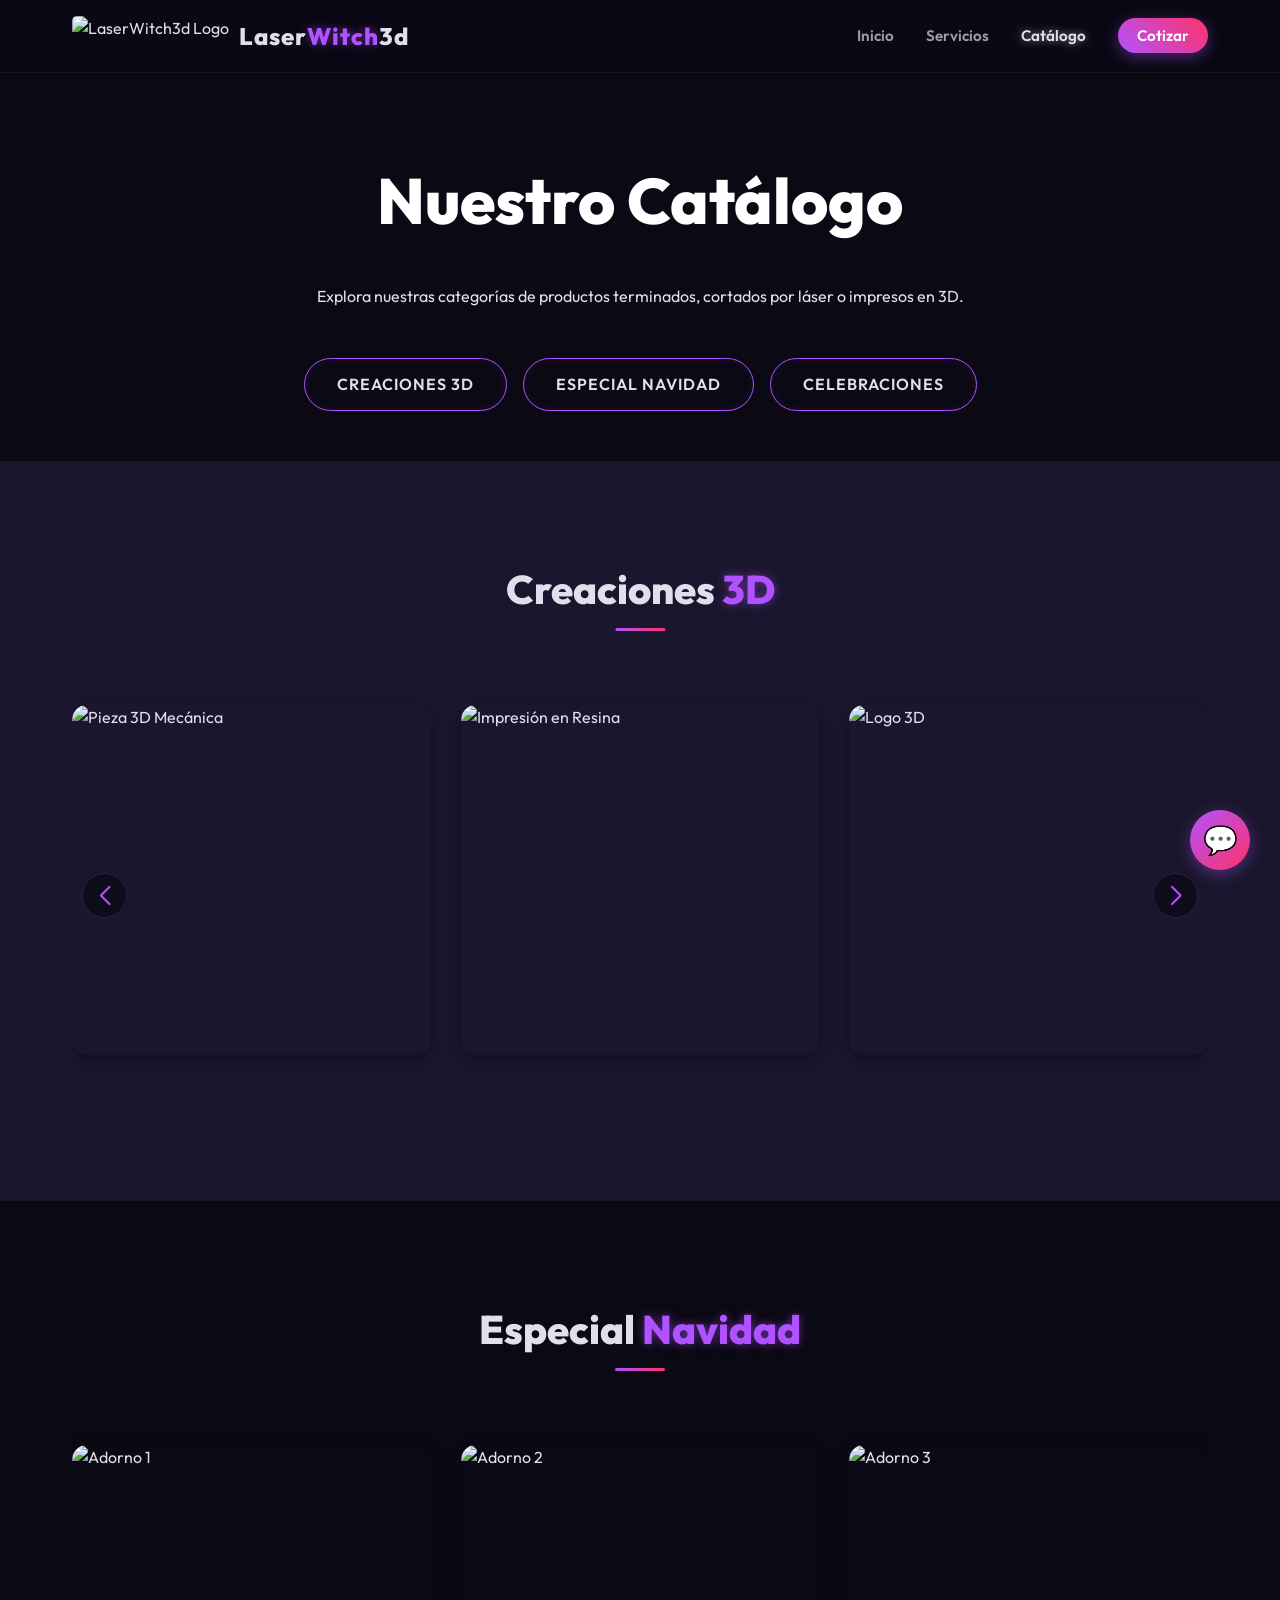
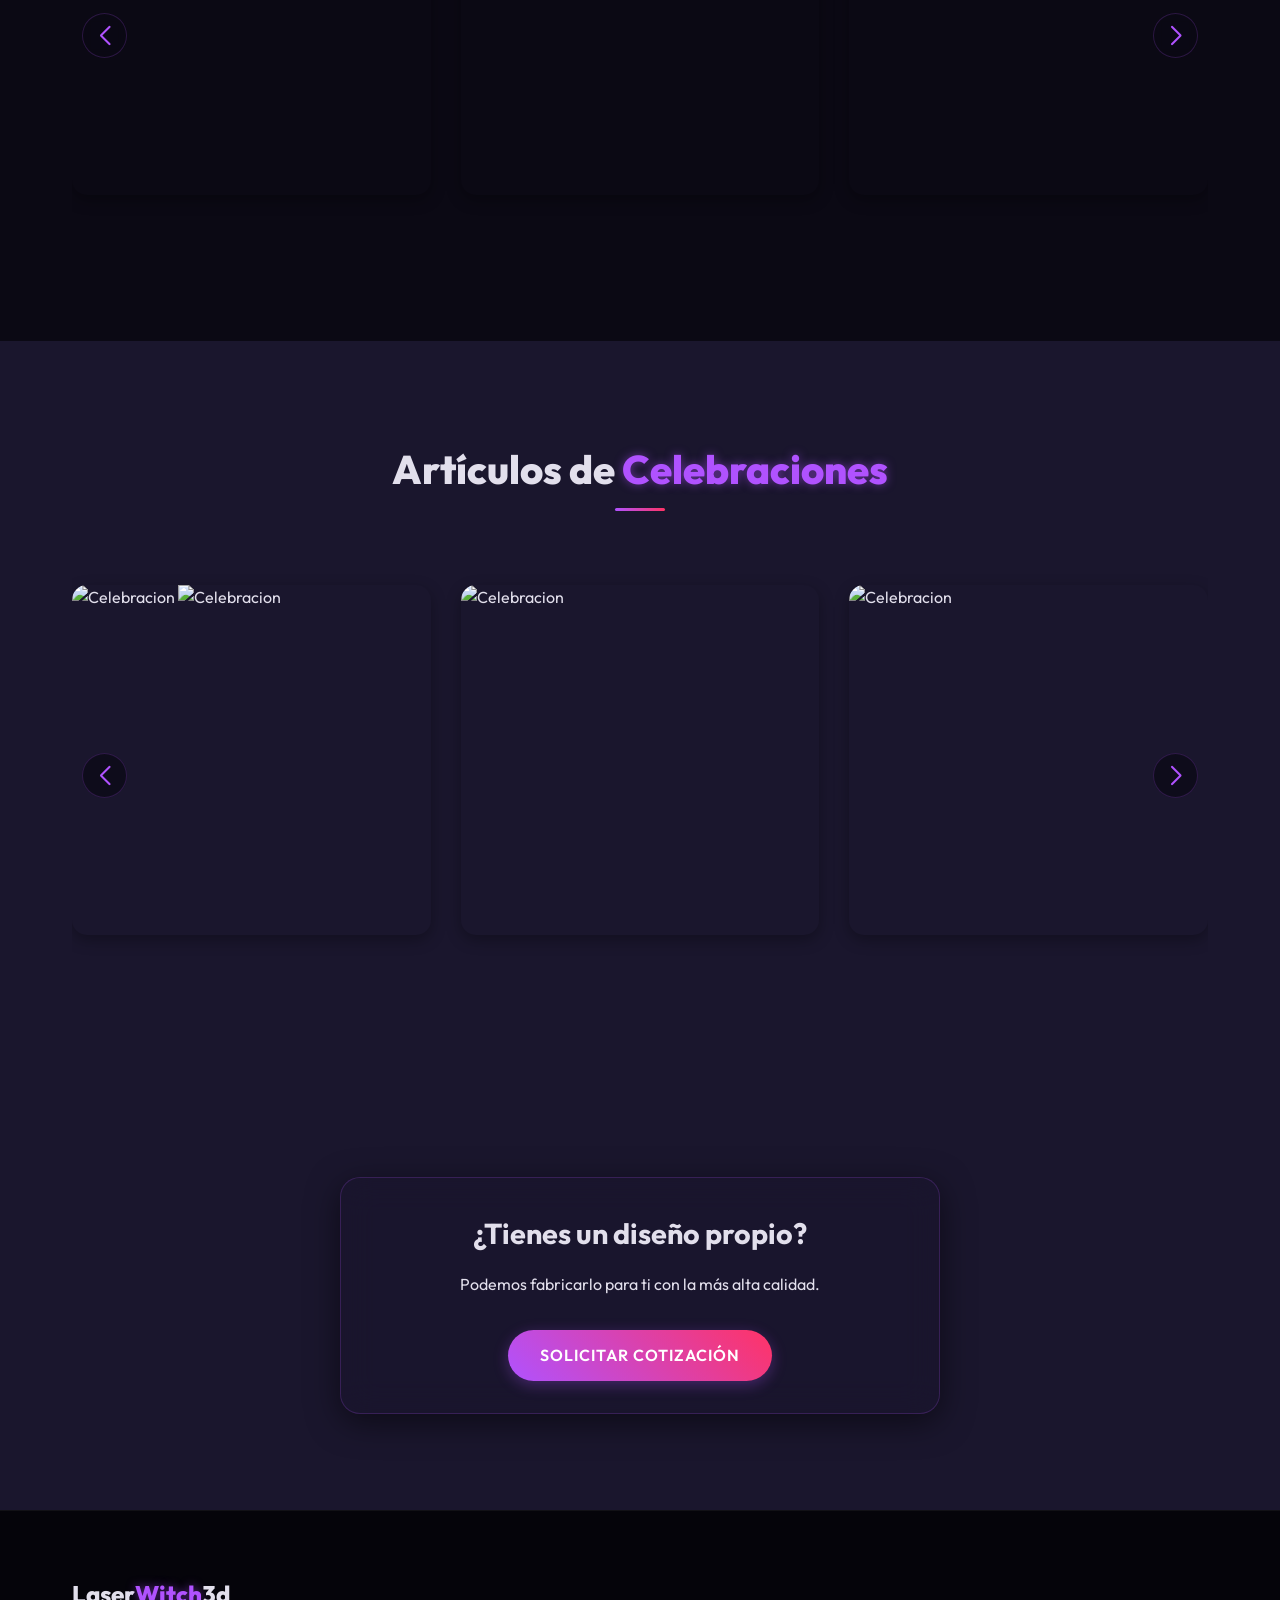
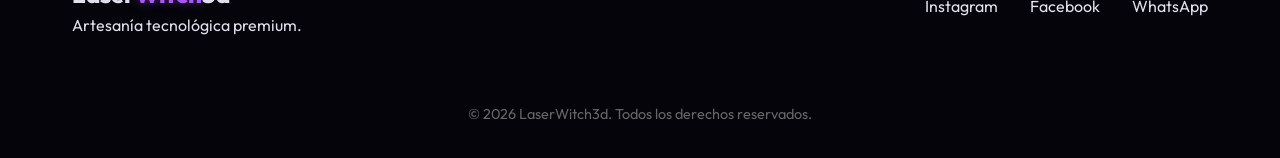
==== catalogo.html @ 626a6275 "Add files via upload" ====
<!DOCTYPE html>
<html lang="es">

<head>
    <meta charset="UTF-8">
    <meta name="viewport" content="width=device-width, initial-scale=1.0">
    <title>Catálogo | LaserWitch3d</title>
    <meta name="description"
        content="Catálogo completo de LaserWitch3d. Explora nuestras creaciones 3D, regalos de navidad y artículos de celebraciones.">

    <link rel="preconnect" href="https://fonts.googleapis.com">
    <link rel="preconnect" href="https://fonts.gstatic.com" crossorigin>
    <link href="https://fonts.googleapis.com/css2?family=Outfit:wght@300;400;600;800&display=swap" rel="stylesheet">

    <!-- Swiper CSS -->
    <link rel="stylesheet" href="https://cdn.jsdelivr.net/npm/swiper@11/swiper-bundle.min.css" />

    <link rel="stylesheet" href="style.css">
    <style>
        .catalog-nav {
            margin-top: 3rem;
            display: flex;
            justify-content: center;
            gap: 1rem;
            flex-wrap: wrap;
        }

        .catalog-hero {
            padding-top: 150px;
            padding-bottom: 50px;
            text-align: center;
            position: relative;
        }
    </style>
</head>

<body>
    <header>
        <div class="container header-content">
            <div class="logo" style="display: flex; align-items: center; gap: 10px;">
                <a href="index.html" style="display: flex; align-items: center;">
                    <img src="assets/images/logo.png" alt="LaserWitch3d Logo"
                        style="height: 40px; width: auto; border-radius: 5px;">
                </a>
                <h1><a href="index.html">Laser<span class="accent">Witch</span>3d</a></h1>
            </div>
            <nav>
                <ul>
                    <li><a href="index.html#inicio">Inicio</a></li>
                    <li><a href="index.html#servicios">Servicios</a></li>
                    <li><a href="catalogo.html"
                            style="color: var(--text-color); text-shadow: 0 0 8px rgba(255, 255, 255, 0.5);">Catálogo</a>
                    </li>
                    <li><a href="index.html#contacto" class="btn-nav">Cotizar</a></li>
                </ul>
            </nav>
        </div>
    </header>

    <main>
        <!-- Catalog Header -->
        <section class="catalog-hero">
            <div class="container">
                <h2 class="glitch" data-text="Nuestro Catálogo">Nuestro Catálogo</h2>
                <p>Explora nuestras categorías de productos terminados, cortados por láser o impresos en 3D.</p>

                <div class="catalog-nav">
                    <a href="#creaciones-3d" class="btn btn-secondary">Creaciones 3D</a>
                    <a href="#navidad" class="btn btn-secondary">Especial Navidad</a>
                    <a href="#celebraciones" class="btn btn-secondary">Celebraciones</a>
                </div>
            </div>
        </section>

        <!-- Creaciones 3D -->
        <section id="creaciones-3d" class="products">
            <div class="container">
                <h2 class="section-title">Creaciones <span class="accent">3D</span></h2>

                <!-- Slider main container -->
                <div class="swiper product-swiper">
                    <div class="swiper-wrapper">
                        <!-- Slides -->
                        <div class="swiper-slide product-card">
                            <img src="assets/images/PXL_20250106_172836538.jpg" alt="Pieza 3D Mecánica" loading="lazy">
                            <div class="product-info">
                                <h3>Pieza Mecánica</h3>
                                <p>Filamento de alta resistencia</p>
                            </div>
                        </div>
                        <div class="swiper-slide product-card">
                            <img src="assets/images/PXL_20251027_180925821.jpg" alt="Impresión en Resina"
                                loading="lazy">
                            <div class="product-info">
                                <h3>Impresión Resina</h3>
                                <p>Alta resolución y detalle</p>
                            </div>
                        </div>
                        <div class="swiper-slide product-card">
                            <img src="assets/images/PXL_20250213_215807251.jpg" alt="Logo 3D" loading="lazy">
                            <div class="product-info">
                                <h3>Accesorio Decorativo</h3>
                                <p>Corte Láser y 3D</p>
                            </div>
                        </div>
                        <div class="swiper-slide product-card">
                            <img src="assets/images/PXL_20240827_175819121.jpg" alt="Más 3D" loading="lazy">
                            <div class="product-info">
                                <h3>Pieza Personalizada 3D</h3>
                                <p>Diseño exclusivo</p>
                            </div>
                        </div>
                        <div class="swiper-slide product-card">
                            <img src="assets/images/_DSC2306.JPG" alt="Creacion 3D" loading="lazy">
                            <div class="product-info">
                                <h3>Modelo 3D</h3>
                                <p>A medida</p>
                            </div>
                        </div>
                        <div class="swiper-slide product-card">
                            <img src="assets/images/PXL_20250204_223206042.jpg" alt="Creacion 3D" loading="lazy">
                            <div class="product-info">
                                <h3>Modelo 3D</h3>
                                <p>A medida</p>
                            </div>
                        </div>
                        <div class="swiper-slide product-card">
                            <img src="assets/images/stranger.jpeg" alt="Creacion 3D" loading="lazy">
                            <div class="product-info">
                                <h3>Modelo 3D</h3>
                                <p>A medida</p>
                            </div>
                        </div>
                    </div>
                    <!-- Navigation buttons -->
                    <div class="swiper-button-prev"></div>
                    <div class="swiper-button-next"></div>
                    <!-- Pagination -->
                    <!-- <div class="swiper-pagination"></div> -->
                </div>
            </div>
        </section>

        <!-- Navidad -->
        <section id="navidad" class="products" style="background: var(--bg-color);">
            <div class="container">
                <h2 class="section-title">Especial <span class="accent">Navidad</span></h2>
                <div class="swiper product-swiper">
                    <div class="swiper-wrapper">
                        <div class="swiper-slide product-card">
                            <img src="assets/images/IMG_20241224_103209.jpg" alt="Adorno 1" loading="lazy">
                            <div class="product-info">
                                <h3>Adorno Navideño</h3>
                                <p>Estrella grabada</p>
                            </div>
                        </div>
                        <div class="swiper-slide product-card">
                            <img src="assets/images/PXL_20251215_205558445.jpg" alt="Adorno 2" loading="lazy">
                            <div class="product-info">
                                <h3>Adornos de Moda</h3>
                                <p>Personalizados</p>
                            </div>
                        </div>
                        <div class="swiper-slide product-card">
                            <img src="assets/images/IMG_20241208_201419.jpg" alt="Adorno 3" loading="lazy">
                            <div class="product-info">
                                <h3>Todo lo que Imagines</h3>
                                <p>Único e irrepetible</p>
                            </div>
                        </div>
                        <div class="swiper-slide product-card">
                            <img src="assets/images/PXL_20251216_173624201.jpg" alt="Adorno 4" loading="lazy">
                            <div class="product-info">
                                <h3>Esfera Navidad</h3>
                                <p>Corte Láser MDF</p>
                            </div>
                        </div>
                        <div class="swiper-slide product-card">
                            <img src="assets/images/PXL_20251216_220555126.jpg" alt="Adorno 5" loading="lazy">
                            <div class="product-info">
                                <h3>Decorativo de Mesa</h3>
                                <p>Especial</p>
                            </div>
                        </div>
                    </div>
                    <div class="swiper-button-prev"></div>
                    <div class="swiper-button-next"></div>
                </div>
            </div>
        </section>

        <!-- Celebraciones -->
        <section id="celebraciones" class="products">
            <div class="container">
                <h2 class="section-title">Artículos de <span class="accent">Celebraciones</span></h2>
                <div class="swiper product-swiper">
                    <div class="swiper-wrapper">
                        <div class="swiper-slide product-card">
                            <img src="assets/images/PXL_20241004_232233526.jpg" alt="Celebracion" loading="lazy">
                            <div class="product-info">
                                <h3>Topper para Pastel</h3>
                                <p>Acrílico cortado a medida</p>
                            </div>
                            <img src="assets/images/PXL_20250323_193515845~2.jpg" alt="Celebracion" loading="lazy">
                            <div class="product-info">
                                <h3>Topper para Pastel</h3>
                                <p>Acrílico cortado a medida</p>
                            </div>
                        </div>
                        <div class="swiper-slide product-card">
                            <img src="assets/images/Screenshot_2025-02-18-22-59-05-251_com.facebook.katana~2.jpg"
                                alt="Celebracion" loading="lazy">
                            <div class="product-info">
                                <h3>Recuerdos</h3>
                                <p>Para bodas y quinceaños</p>
                            </div>
                        </div>
                        <div class="swiper-slide product-card">
                            <img src="assets/images/PXL_20250403_200905401.RAW-01.COVER~2.jpg" alt="Celebracion"
                                loading="lazy">
                            <div class="product-info">
                                <h3>Regalos Invitados</h3>
                                <p>MDF cortado a láser</p>
                            </div>
                        </div>
                        <div class="swiper-slide product-card">
                            <img src="assets/images/PXL_20250317_172902987.jpg" alt="Fiesta" loading="lazy">
                            <div class="product-info">
                                <h3>Decoración de Fiestas</h3>
                                <p>Grabado Especial</p>
                            </div>
                        </div>
                        <div class="swiper-slide product-card">
                            <img src="assets/images/IMG_20250225_232301.jpg" alt="Fiesta 2" loading="lazy">
                            <div class="product-info">
                                <h3>Centros de Mesa</h3>
                                <p>Madera premium</p>
                            </div>
                        </div>
                        <div class="swiper-slide product-card">
                            <img src="assets/images/PXL_20250617_183227461.RAW-01.COVER~2.jpg" alt="Fiesta 3"
                                loading="lazy">
                            <div class="product-info">
                                <h3>Letras 3D Gigs</h3>
                                <p>Para fotos</p>
                            </div>
                        </div>
                    </div>
                    <div class="swiper-button-prev"></div>
                    <div class="swiper-button-next"></div>
                </div>
            </div>
        </section>

        <!-- Call to action inside Catalog -->
        <section class="contact" style="background: var(--bg-color-light);">
            <div class="container">
                <div class="contact-card glass-panel" style="max-width: 600px; padding: var(--spacing-md);">
                    <h3 style="font-size: 1.8rem; margin-bottom: 1rem;">¿Tienes un diseño propio?</h3>
                    <p>Podemos fabricarlo para ti con la más alta calidad.</p>
                    <a href="index.html#contacto" class="btn btn-primary">Solicitar Cotización</a>
                </div>
            </div>
        </section>
    </main>

    <footer>
        <div class="container footer-content">
            <div class="footer-brand">
                <h3>Laser<span class="accent">Witch</span>3d</h3>
                <p>Artesanía tecnológica premium.</p>
            </div>
            <div class="footer-links">
                <a href="https://www.instagram.com/laserwitch3d/" target="_blank"
                    rel="noopener noreferrer">Instagram</a>
                <a href="#">Facebook</a>
                <a href="#">WhatsApp</a>
            </div>
            <div class="footer-copy">
                &copy; 2026 LaserWitch3d. Todos los derechos reservados.
            </div>
        </div>
    </footer>

    <!-- Swiper JS -->
    <script src="https://cdn.jsdelivr.net/npm/swiper@11/swiper-bundle.min.js"></script>

    <!-- Interactive scripts -->
    <script src="script.js"></script>
</body>

</html>
---- style.css ----
:root {
    /* Color Palette */
    --bg-color: #0b0914; /* Deep dark violet/black */
    --bg-color-light: #1a162d;
    --text-color: #e2dfec;
    --text-muted: #a19ba8;
    
    /* Neon Accents */
    --accent-primary: #b052ff; /* Magical purple */
    --accent-secondary: #ff3366; /* Magenta/Pink */
    --accent-tertiary: #ff8c00; /* Laser Orange/Yellow */
    
    /* Glassmorphism */
    --glass-bg: rgba(26, 22, 45, 0.4);
    --glass-border: rgba(176, 82, 255, 0.2);
    --glass-shadow: 0 8px 32px 0 rgba(0, 0, 0, 0.5);
    
    /* Typography */
    --font-main: 'Outfit', sans-serif;
    
    /* Spacing & Layout */
    --container-width: 1200px;
    --spacing-xs: 0.5rem;
    --spacing-sm: 1rem;
    --spacing-md: 2rem;
    --spacing-lg: 4rem;
    --spacing-xl: 6rem;
    
    /* Transitions */
    --transition-fast: 0.2s ease;
    --transition-mid: 0.4s cubic-bezier(0.25, 0.46, 0.45, 0.94);
}

/* Reset & Base Styles */
* {
    margin: 0;
    padding: 0;
    box-sizing: border-box;
}

html {
    scroll-behavior: smooth;
}

body {
    font-family: var(--font-main);
    background-color: var(--bg-color);
    color: var(--text-color);
    line-height: 1.6;
    overflow-x: hidden;
}

.container {
    max-width: var(--container-width);
    margin: 0 auto;
    padding: 0 var(--spacing-md);
}

a {
    text-decoration: none;
    color: inherit;
    transition: var(--transition-fast);
}

ul {
    list-style: none;
}

/* Typography Utilities */
.accent {
    color: var(--accent-primary);
    text-shadow: 0 0 10px rgba(176, 82, 255, 0.5);
}

.section-title {
    font-size: 2.5rem;
    text-align: center;
    margin-bottom: var(--spacing-lg);
    font-weight: 800;
    position: relative;
    display: inline-block;
    left: 50%;
    transform: translateX(-50%);
}

.section-title::after {
    content: '';
    position: absolute;
    bottom: -10px;
    left: 50%;
    transform: translateX(-50%);
    width: 50px;
    height: 3px;
    background: linear-gradient(90deg, var(--accent-primary), var(--accent-secondary));
    border-radius: 2px;
}

/* Buttons */
.btn {
    display: inline-block;
    padding: 0.8rem 2rem;
    border-radius: 30px;
    font-weight: 600;
    text-transform: uppercase;
    letter-spacing: 1px;
    cursor: pointer;
    transition: var(--transition-mid);
    border: none;
}

.btn-primary {
    background: linear-gradient(45deg, var(--accent-primary), var(--accent-secondary));
    color: white;
    box-shadow: 0 4px 15px rgba(176, 82, 255, 0.3);
}

.btn-primary:hover {
    box-shadow: 0 6px 25px rgba(176, 82, 255, 0.6);
    transform: translateY(-3px);
}

.btn-secondary {
    background: transparent;
    color: var(--text-color);
    border: 1px solid var(--accent-primary);
    box-shadow: inset 0 0 10px rgba(176, 82, 255, 0.1);
}

.btn-secondary:hover {
    background: rgba(176, 82, 255, 0.1);
    box-shadow: inset 0 0 20px rgba(176, 82, 255, 0.3), 0 0 15px rgba(176, 82, 255, 0.2);
    transform: translateY(-3px);
}

.btn-block {
    display: block;
    width: 100%;
}

/* Elements */
.glass-panel {
    background: var(--glass-bg);
    backdrop-filter: blur(16px);
    -webkit-backdrop-filter: blur(16px);
    border: 1px solid var(--glass-border);
    border-radius: 20px;
    box-shadow: var(--glass-shadow);
    padding: var(--spacing-lg);
}

/* Header & Nav */
header {
    position: fixed;
    top: 0;
    width: 100%;
    z-index: 1000;
    background: rgba(11, 9, 20, 0.85);
    backdrop-filter: blur(10px);
    -webkit-backdrop-filter: blur(10px);
    border-bottom: 1px solid rgba(255, 255, 255, 0.05);
    padding: var(--spacing-sm) 0;
    transition: var(--transition-fast);
}

.header-content {
    display: flex;
    justify-content: space-between;
    align-items: center;
}

.logo h1 {
    font-size: 1.5rem;
    font-weight: 800;
    letter-spacing: 1px;
}

nav ul {
    display: flex;
    gap: var(--spacing-md);
    align-items: center;
}

nav a {
    font-size: 0.95rem;
    font-weight: 600;
    color: var(--text-muted);
}

nav a:hover {
    color: var(--text-color);
    text-shadow: 0 0 8px rgba(255, 255, 255, 0.5);
}

.btn-nav {
    background: linear-gradient(45deg, var(--accent-primary), var(--accent-secondary));
    padding: 0.5rem 1.2rem;
    border-radius: 20px;
    color: white !important;
    text-shadow: none !important;
    box-shadow: 0 4px 15px rgba(176, 82, 255, 0.4);
}

.btn-nav:hover {
    box-shadow: 0 6px 20px rgba(176, 82, 255, 0.6);
    transform: translateY(-2px);
}

/* Hero Section */
.hero {
    height: 100vh;
    display: flex;
    align-items: center;
    justify-content: center;
    position: relative;
    padding-top: 80px; /* offset header */
    overflow: hidden;
}

/* Abstract Background Elements */
.hero::before, .hero::after {
    content: '';
    position: absolute;
    border-radius: 50%;
    filter: blur(100px);
    z-index: -1;
    opacity: 0.5;
}

.hero::before {
    width: 400px;
    height: 400px;
    background: var(--accent-primary);
    top: -100px;
    left: -100px;
    animation: float 10s ease-in-out infinite alternate;
}

.hero::after {
    width: 300px;
    height: 300px;
    background: var(--accent-secondary);
    bottom: 10%;
    right: -50px;
    animation: float 8s ease-in-out infinite alternate-reverse;
}

@keyframes float {
    0% { transform: translate(0, 0); }
    100% { transform: translate(30px, 50px); }
}

.hero-text {
    text-align: center;
    max-width: 800px;
    z-index: 10;
}

.glitch {
    font-size: 4rem;
    font-weight: 800;
    margin-bottom: var(--spacing-md);
    position: relative;
    color: white;
}

.hero p {
    font-size: 1.2rem;
    color: var(--text-muted);
    margin-bottom: var(--spacing-lg);
}

.hero-actions {
    display: flex;
    gap: var(--spacing-md);
    justify-content: center;
}

/* Services */
.services {
    padding: var(--spacing-xl) 0;
    background: linear-gradient(to bottom, var(--bg-color), var(--bg-color-light));
}

.services-grid {
    display: grid;
    grid-template-columns: repeat(auto-fit, minmax(300px, 1fr));
    gap: var(--spacing-md);
}

.service-card {
    background: var(--glass-bg);
    border: 1px solid var(--glass-border);
    border-radius: 15px;
    padding: var(--spacing-md);
    text-align: center;
    transition: var(--transition-mid);
    position: relative;
    overflow: hidden;
}

.service-card::before {
    content: '';
    position: absolute;
    top: 0;
    left: 0;
    width: 100%;
    height: 2px;
    background: linear-gradient(90deg, transparent, var(--accent-primary), transparent);
    transform: translateX(-100%);
    transition: var(--transition-mid);
}

.service-card:hover {
    transform: translateY(-10px);
    box-shadow: 0 10px 30px rgba(0,0,0,0.5), 0 0 20px rgba(176, 82, 255, 0.2);
    border-color: rgba(176, 82, 255, 0.5);
}

.service-card:hover::before {
    transform: translateX(100%);
}

.service-icon {
    width: 60px;
    height: 60px;
    margin: 0 auto var(--spacing-sm);
    background-size: contain;
    background-repeat: no-repeat;
    background-position: center;
    position: relative;
}

/* CSS Drawn Icons (since we don't have SVGs yet) */
.laser-icon::before {
    content: '⚡';
    font-size: 3rem;
    color: var(--accent-tertiary);
    text-shadow: 0 0 10px var(--accent-tertiary);
}

.fdm-icon::before {
    content: '🏗️';
    font-size: 3rem;
    filter: drop-shadow(0 0 5px var(--accent-secondary));
}

.resin-icon::before {
    content: '💧';
    font-size: 3rem;
    filter: drop-shadow(0 0 5px var(--accent-primary));
}

.service-card h3 {
    font-size: 1.5rem;
    margin-bottom: var(--spacing-sm);
    color: white;
}

/* Products Gallery */
.products {
    padding: var(--spacing-xl) 0;
    background: var(--bg-color-light);
}

.products-grid {
    display: grid;
    grid-template-columns: repeat(auto-fit, minmax(300px, 1fr));
    gap: var(--spacing-md);
}

.product-card {
    position: relative;
    border-radius: 15px;
    overflow: hidden;
    height: 300px;
    box-shadow: 0 5px 15px rgba(0,0,0,0.3);
    cursor: pointer;
}

.product-card img {
    width: 100%;
    height: 100%;
    object-fit: cover;
    transition: transform 0.6s cubic-bezier(0.25, 0.46, 0.45, 0.94);
}

.product-info {
    position: absolute;
    bottom: 0;
    left: 0;
    width: 100%;
    padding: var(--spacing-md);
    background: linear-gradient(to top, rgba(11, 9, 20, 0.9), transparent);
    transform: translateY(100%);
    transition: var(--transition-mid);
    color: white;
}

.product-card:hover img {
    transform: scale(1.1);
}

.product-card:hover .product-info {
    transform: translateY(0);
}

.product-info h3 {
    font-size: 1.2rem;
    margin-bottom: 0.2rem;
    color: var(--accent-primary);
}

/* Swiper Customization */
.product-swiper {
    padding: 20px 0 50px 0 !important; /* Space for shadow and pagination */
}

.swiper-slide {
    height: 350px !important; /* Fixed height for consistency */
}

.swiper-button-next, .swiper-button-prev {
    color: var(--accent-primary) !important;
    background: rgba(11, 9, 20, 0.7);
    width: 45px !important;
    height: 45px !important;
    border-radius: 50%;
    backdrop-filter: blur(5px);
    border: 1px solid var(--glass-border);
}

.swiper-button-next::after, .swiper-button-prev::after {
    font-size: 1.2rem !important;
    font-weight: bold;
}

.swiper-pagination-bullet {
    background: var(--text-muted) !important;
}

.swiper-pagination-bullet-active {
    background: var(--accent-secondary) !important;
    box-shadow: 0 0 10px var(--accent-secondary);
}

/* Contact Section */
.contact {
    padding: var(--spacing-xl) 0;
    background: linear-gradient(to top, var(--bg-color), var(--bg-color-light));
    position: relative;
}

.contact-card {
    max-width: 800px;
    margin: 0 auto;
    text-align: center;
}

.contact-card p {
    margin-bottom: var(--spacing-md);
}

form {
    text-align: left;
}

.form-group {
    display: flex;
    gap: var(--spacing-sm);
    margin-bottom: var(--spacing-sm);
}

/* Lightbox Styles */
.lightbox {
    position: fixed;
    top: 0;
    left: 0;
    width: 100%;
    height: 100%;
    background: rgba(0, 0, 0, 0.9);
    z-index: 2000;
    display: none;
    align-items: center;
    justify-content: center;
    opacity: 0;
    transition: opacity 0.3s ease;
}

.lightbox.active {
    display: flex;
    opacity: 1;
}

.lightbox-img {
    max-width: 90%;
    max-height: 90vh;
    border-radius: 8px;
    box-shadow: 0 0 30px rgba(176, 82, 255, 0.4);
    transform: scale(0.95);
    transition: transform 0.3s ease;
}

.lightbox.active .lightbox-img {
    transform: scale(1);
}

.lightbox-close {
    position: absolute;
    top: 20px;
    right: 30px;
    color: white;
    font-size: 3rem;
    cursor: pointer;
    transition: color 0.2s;
}

.lightbox-close:hover {
    color: var(--accent-secondary);
}

/* Chatbot Styles */
.floating-chat-btn {
    position: fixed;
    bottom: 30px;
    right: 30px;
    width: 60px;
    height: 60px;
    border-radius: 50%;
    background: linear-gradient(135deg, var(--accent-primary), var(--accent-secondary));
    color: white;
    display: flex;
    align-items: center;
    justify-content: center;
    font-size: 28px;
    cursor: pointer;
    box-shadow: 0 4px 15px rgba(176, 82, 255, 0.4);
    z-index: 1000;
    transition: transform 0.3s ease, box-shadow 0.3s ease;
}

.floating-chat-btn:hover {
    transform: scale(1.1);
    box-shadow: 0 6px 20px rgba(176, 82, 255, 0.6);
}

.chatbot-window {
    position: fixed;
    bottom: 100px;
    right: 30px;
    width: 320px;
    max-height: 450px;
    background: var(--bg-color-light);
    border: 1px solid var(--glass-border);
    border-radius: 15px;
    box-shadow: var(--glass-shadow);
    z-index: 1000;
    display: flex;
    flex-direction: column;
    overflow: hidden;
    opacity: 0;
    pointer-events: none;
    transform: translateY(20px);
    transition: all 0.3s ease;
    font-family: var(--font-main);
}

.chatbot-window.active {
    opacity: 1;
    pointer-events: auto;
    transform: translateY(0);
}

.chatbot-header {
    background: linear-gradient(90deg, var(--accent-primary), var(--accent-secondary));
    padding: 15px;
    color: white;
    font-weight: 600;
    display: flex;
    justify-content: space-between;
    align-items: center;
}

.chatbot-close {
    cursor: pointer;
    font-size: 24px;
    line-height: 1;
}

.chatbot-body {
    padding: 15px;
    overflow-y: auto;
    flex-grow: 1;
    display: flex;
    flex-direction: column;
    gap: 10px;
    max-height: 350px;
}

/* Scrollbar for chat */
.chatbot-body::-webkit-scrollbar {
    width: 6px;
}
.chatbot-body::-webkit-scrollbar-track {
    background: rgba(255, 255, 255, 0.05);
}
.chatbot-body::-webkit-scrollbar-thumb {
    background: var(--accent-primary);
    border-radius: 10px;
}

.chat-msg {
    max-width: 85%;
    padding: 10px 15px;
    border-radius: 15px;
    font-size: 0.9rem;
    line-height: 1.4;
    animation: fadeIn 0.3s ease;
}

@keyframes fadeIn {
    from { opacity: 0; transform: translateY(5px); }
    to { opacity: 1; transform: translateY(0); }
}

.chat-msg.bot {
    background: rgba(176, 82, 255, 0.1);
    border: 1px solid rgba(176, 82, 255, 0.2);
    align-self: flex-start;
    border-bottom-left-radius: 5px;
}

.chat-msg.user {
    background: var(--accent-primary);
    color: white;
    align-self: flex-end;
    border-bottom-right-radius: 5px;
}

.chat-options {
    display: flex;
    flex-direction: column;
    gap: 8px;
    margin-top: 10px;
}

.chat-opt-btn {
    background: transparent;
    border: 1px solid var(--accent-secondary);
    color: var(--text-color);
    padding: 8px 12px;
    border-radius: 20px;
    font-size: 0.85rem;
    cursor: pointer;
    transition: all 0.2s;
    text-align: left;
    font-family: inherit;
}

.chat-opt-btn:hover {
    background: rgba(255, 51, 102, 0.2);
}

@media (max-width: 768px) {
    .form-group {
        flex-direction: column;
    }
}

input, select, textarea {
    width: 100%;
    padding: 1rem;
    background: rgba(255, 255, 255, 0.05);
    border: 1px solid rgba(255, 255, 255, 0.1);
    border-radius: 8px;
    color: white;
    font-family: var(--font-main);
    transition: var(--transition-fast);
}

input:focus, select:focus, textarea:focus {
    outline: none;
    border-color: var(--accent-primary);
    background: rgba(255, 255, 255, 0.08);
    box-shadow: 0 0 10px rgba(176, 82, 255, 0.2);
}

/* Footer */
footer {
    background: #05040a;
    padding: var(--spacing-lg) 0 var(--spacing-md);
    border-top: 1px solid rgba(255, 255, 255, 0.05);
}

.footer-content {
    display: flex;
    flex-wrap: wrap;
    justify-content: space-between;
    align-items: center;
    gap: var(--spacing-md);
}

.footer-brand h3 {
    font-size: 1.5rem;
    font-weight: 800;
}

.footer-links {
    display: flex;
    gap: var(--spacing-md);
}

.footer-links a:hover {
    color: var(--accent-secondary);
}

.footer-copy {
    width: 100%;
    text-align: center;
    margin-top: var(--spacing-md);
    color: #666;
    font-size: 0.9rem;
}

/* Responsive */
@media (max-width: 768px) {
    .glitch { font-size: 2.5rem; }
    .hero p { font-size: 1rem; }
    .hero-actions { flex-direction: column; }
    nav { display: none; } /* Add a hamburger menu for full implementation */
}
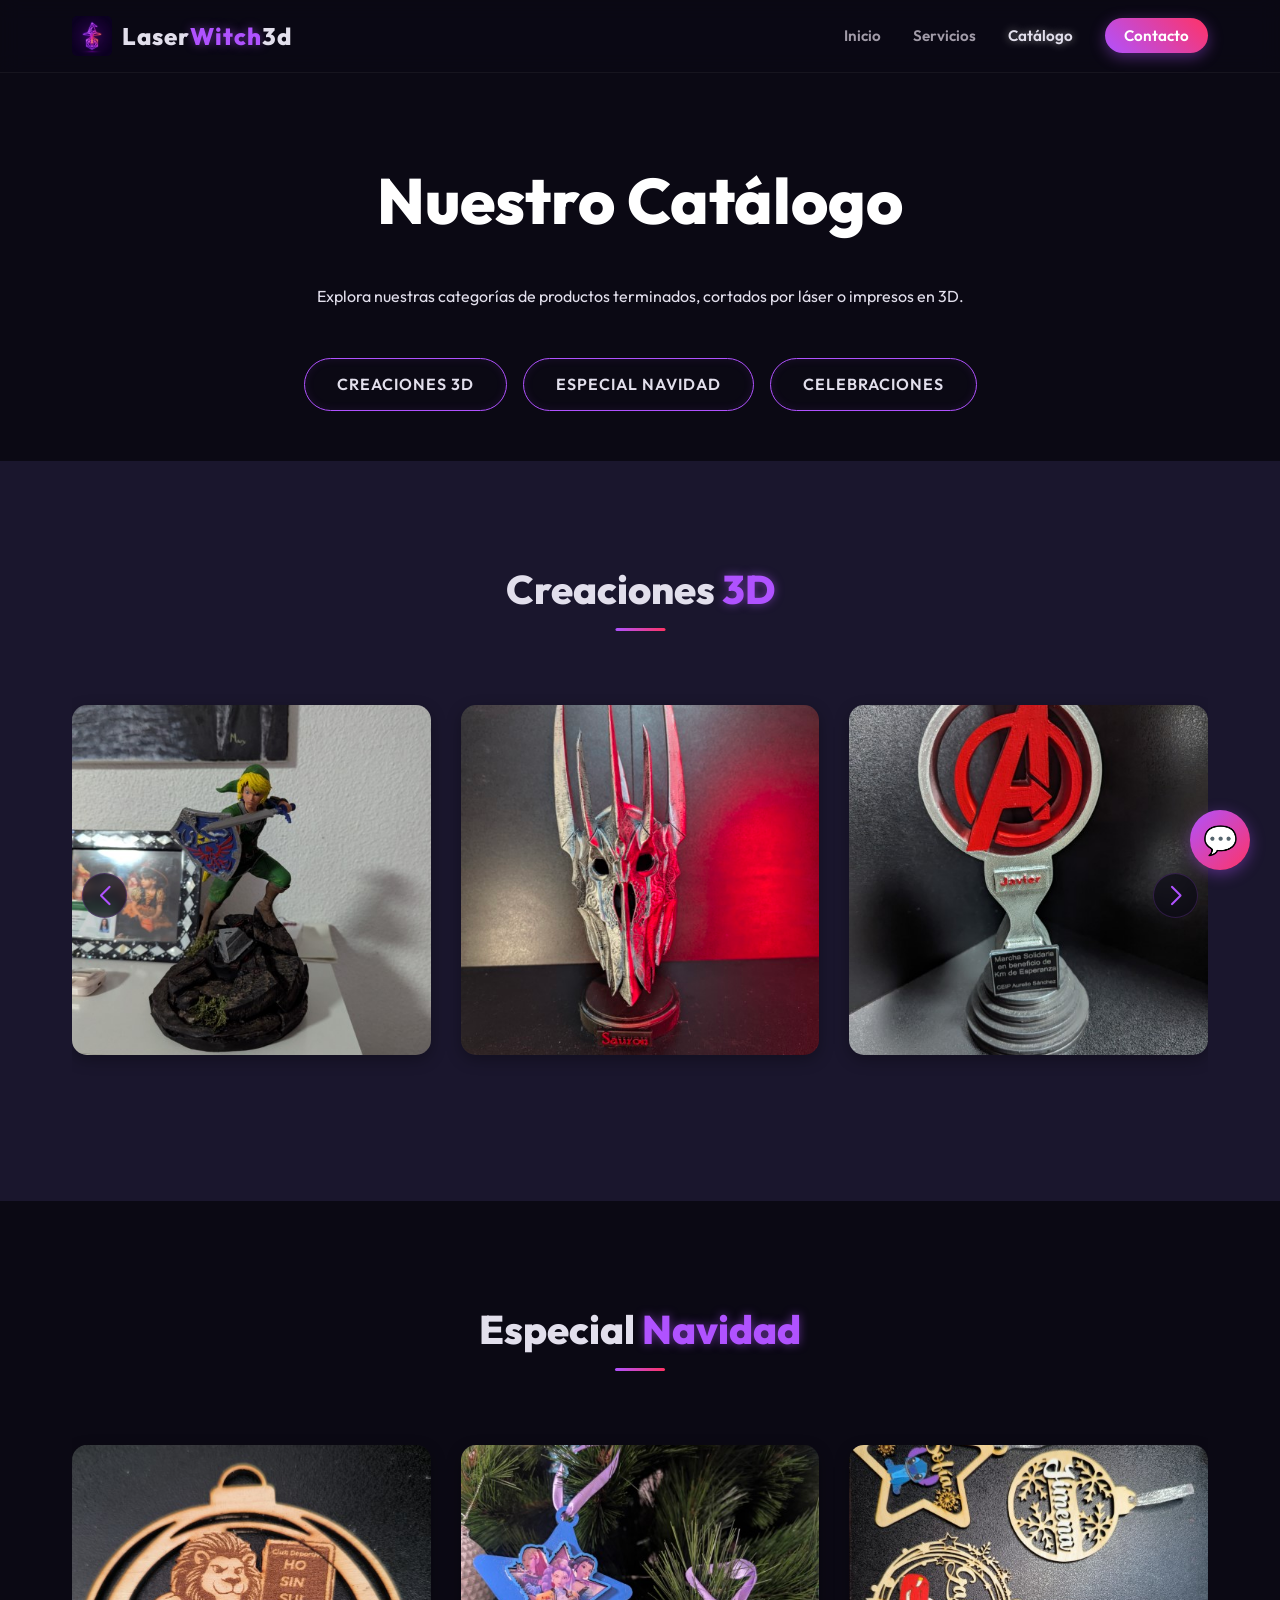
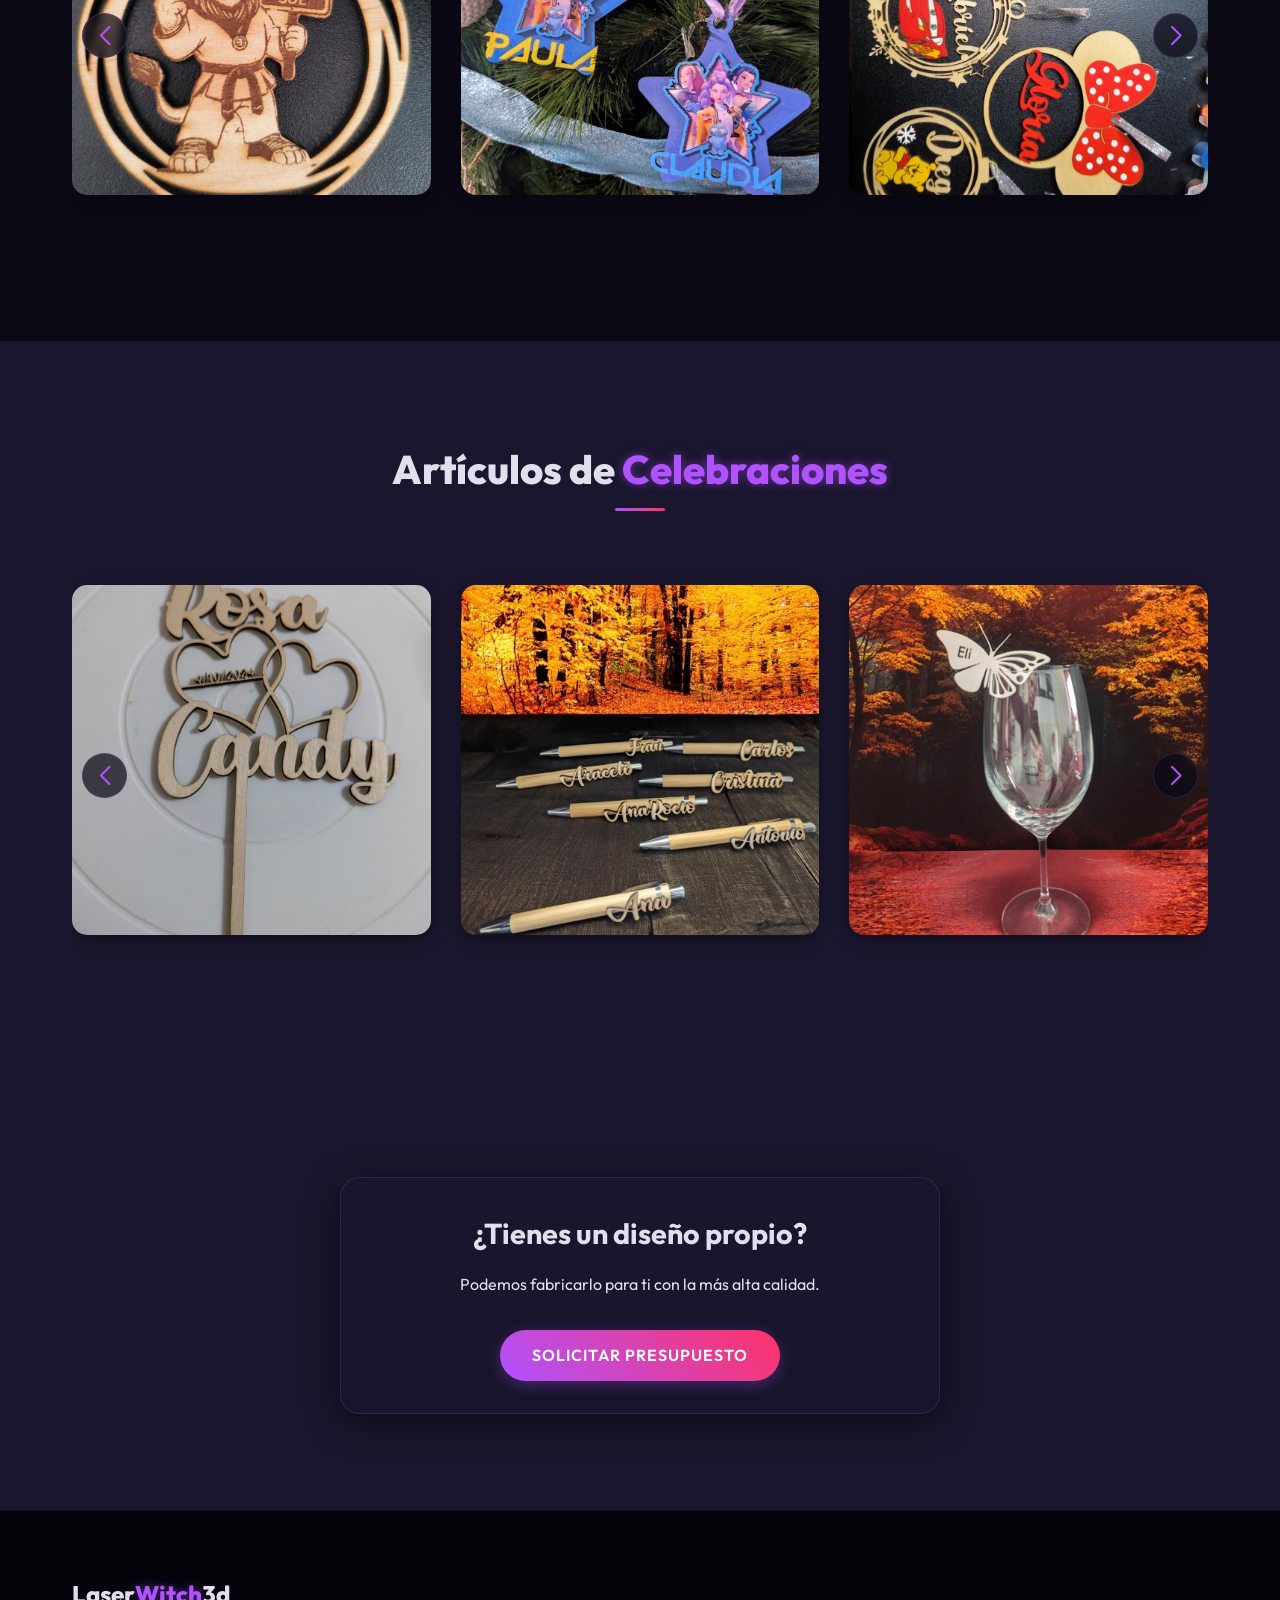
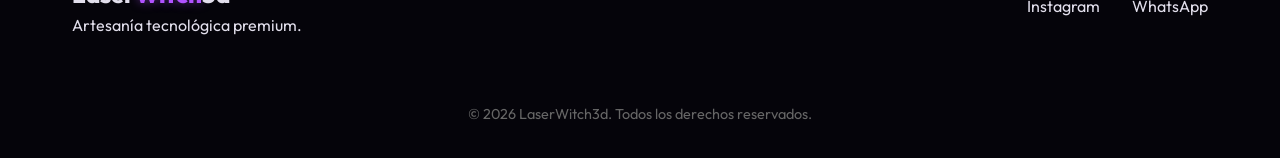
==== commit 74775d5d: "Fix image paths case sensitivity" ====
--- a/catalogo.html
+++ b/catalogo.html
@@ -51,7 +51,7 @@
                     <li><a href="catalogo.html"
                             style="color: var(--text-color); text-shadow: 0 0 8px rgba(255, 255, 255, 0.5);">Catálogo</a>
                     </li>
-                    <li><a href="index.html#contacto" class="btn-nav">Cotizar</a></li>
+                    <li><a href="index.html#contacto" class="btn-nav">Contacto</a></li>
                 </ul>
             </nav>
         </div>
@@ -82,14 +82,14 @@
                     <div class="swiper-wrapper">
                         <!-- Slides -->
                         <div class="swiper-slide product-card">
-                            <img src="assets/images/PXL_20250106_172836538.jpg" alt="Pieza 3D Mecánica" loading="lazy">
+                            <img src="assets/images/pxl_20250106_172836538.jpg" alt="Pieza 3D Mecánica" loading="lazy">
                             <div class="product-info">
                                 <h3>Pieza Mecánica</h3>
                                 <p>Filamento de alta resistencia</p>
                             </div>
                         </div>
                         <div class="swiper-slide product-card">
-                            <img src="assets/images/PXL_20251027_180925821.jpg" alt="Impresión en Resina"
+                            <img src="assets/images/pxl_20251027_180925821.jpg" alt="Impresión en Resina"
                                 loading="lazy">
                             <div class="product-info">
                                 <h3>Impresión Resina</h3>
@@ -97,28 +97,28 @@
                             </div>
                         </div>
                         <div class="swiper-slide product-card">
-                            <img src="assets/images/PXL_20250213_215807251.jpg" alt="Logo 3D" loading="lazy">
+                            <img src="assets/images/pxl_20250213_215807251.jpg" alt="Logo 3D" loading="lazy">
                             <div class="product-info">
                                 <h3>Accesorio Decorativo</h3>
                                 <p>Corte Láser y 3D</p>
                             </div>
                         </div>
                         <div class="swiper-slide product-card">
-                            <img src="assets/images/PXL_20240827_175819121.jpg" alt="Más 3D" loading="lazy">
+                            <img src="assets/images/pxl_20240827_175819121.jpg" alt="Más 3D" loading="lazy">
                             <div class="product-info">
                                 <h3>Pieza Personalizada 3D</h3>
                                 <p>Diseño exclusivo</p>
                             </div>
                         </div>
                         <div class="swiper-slide product-card">
-                            <img src="assets/images/_DSC2306.JPG" alt="Creacion 3D" loading="lazy">
+                            <img src="assets/images/_dsc2306.jpg" alt="Creacion 3D" loading="lazy">
                             <div class="product-info">
                                 <h3>Modelo 3D</h3>
                                 <p>A medida</p>
                             </div>
                         </div>
                         <div class="swiper-slide product-card">
-                            <img src="assets/images/PXL_20250204_223206042.jpg" alt="Creacion 3D" loading="lazy">
+                            <img src="assets/images/pxl_20250204_223206042.jpg" alt="Creacion 3D" loading="lazy">
                             <div class="product-info">
                                 <h3>Modelo 3D</h3>
                                 <p>A medida</p>
@@ -148,35 +148,35 @@
                 <div class="swiper product-swiper">
                     <div class="swiper-wrapper">
                         <div class="swiper-slide product-card">
-                            <img src="assets/images/IMG_20241224_103209.jpg" alt="Adorno 1" loading="lazy">
+                            <img src="assets/images/img_20241224_103209.jpg" alt="Adorno 1" loading="lazy">
                             <div class="product-info">
                                 <h3>Adorno Navideño</h3>
                                 <p>Estrella grabada</p>
                             </div>
                         </div>
                         <div class="swiper-slide product-card">
-                            <img src="assets/images/PXL_20251215_205558445.jpg" alt="Adorno 2" loading="lazy">
+                            <img src="assets/images/pxl_20251215_205558445.jpg" alt="Adorno 2" loading="lazy">
                             <div class="product-info">
                                 <h3>Adornos de Moda</h3>
                                 <p>Personalizados</p>
                             </div>
                         </div>
                         <div class="swiper-slide product-card">
-                            <img src="assets/images/IMG_20241208_201419.jpg" alt="Adorno 3" loading="lazy">
+                            <img src="assets/images/img_20241208_201419.jpg" alt="Adorno 3" loading="lazy">
                             <div class="product-info">
                                 <h3>Todo lo que Imagines</h3>
                                 <p>Único e irrepetible</p>
                             </div>
                         </div>
                         <div class="swiper-slide product-card">
-                            <img src="assets/images/PXL_20251216_173624201.jpg" alt="Adorno 4" loading="lazy">
+                            <img src="assets/images/pxl_20251216_173624201.jpg" alt="Adorno 4" loading="lazy">
                             <div class="product-info">
                                 <h3>Esfera Navidad</h3>
                                 <p>Corte Láser MDF</p>
                             </div>
                         </div>
                         <div class="swiper-slide product-card">
-                            <img src="assets/images/PXL_20251216_220555126.jpg" alt="Adorno 5" loading="lazy">
+                            <img src="assets/images/pxl_20251216_220555126.jpg" alt="Adorno 5" loading="lazy">
                             <div class="product-info">
                                 <h3>Decorativo de Mesa</h3>
                                 <p>Especial</p>
@@ -196,19 +196,21 @@
                 <div class="swiper product-swiper">
                     <div class="swiper-wrapper">
                         <div class="swiper-slide product-card">
-                            <img src="assets/images/PXL_20241004_232233526.jpg" alt="Celebracion" loading="lazy">
+                            <img src="assets/images/pxl_20241004_232233526.jpg" alt="Celebracion" loading="lazy">
                             <div class="product-info">
                                 <h3>Topper para Pastel</h3>
                                 <p>Acrílico cortado a medida</p>
                             </div>
-                            <img src="assets/images/PXL_20250323_193515845~2.jpg" alt="Celebracion" loading="lazy">
+                        </div>
+                        <div class="swiper-slide product-card">
+                            <img src="assets/images/pxl_20250323_193515845_2.jpg" alt="Celebracion" loading="lazy">
                             <div class="product-info">
                                 <h3>Topper para Pastel</h3>
                                 <p>Acrílico cortado a medida</p>
                             </div>
                         </div>
                         <div class="swiper-slide product-card">
-                            <img src="assets/images/Screenshot_2025-02-18-22-59-05-251_com.facebook.katana~2.jpg"
+                            <img src="assets/images/pxl_20250323_172109725_2.jpg"
                                 alt="Celebracion" loading="lazy">
                             <div class="product-info">
                                 <h3>Recuerdos</h3>
@@ -216,7 +218,7 @@
                             </div>
                         </div>
                         <div class="swiper-slide product-card">
-                            <img src="assets/images/PXL_20250403_200905401.RAW-01.COVER~2.jpg" alt="Celebracion"
+                            <img src="assets/images/pxl_20250515_221040652.jpg" alt="Celebracion"
                                 loading="lazy">
                             <div class="product-info">
                                 <h3>Regalos Invitados</h3>
@@ -224,21 +226,21 @@
                             </div>
                         </div>
                         <div class="swiper-slide product-card">
-                            <img src="assets/images/PXL_20250317_172902987.jpg" alt="Fiesta" loading="lazy">
+                            <img src="assets/images/pxl_20250317_172902987.jpg" alt="Fiesta" loading="lazy">
                             <div class="product-info">
                                 <h3>Decoración de Fiestas</h3>
                                 <p>Grabado Especial</p>
                             </div>
                         </div>
                         <div class="swiper-slide product-card">
-                            <img src="assets/images/IMG_20250225_232301.jpg" alt="Fiesta 2" loading="lazy">
+                            <img src="assets/images/img_20250225_232301.jpg" alt="Fiesta 2" loading="lazy">
                             <div class="product-info">
                                 <h3>Centros de Mesa</h3>
                                 <p>Madera premium</p>
                             </div>
                         </div>
                         <div class="swiper-slide product-card">
-                            <img src="assets/images/PXL_20250617_183227461.RAW-01.COVER~2.jpg" alt="Fiesta 3"
+                            <img src="assets/images/screenshot_2025-02-18-22-59-05-251_com.facebook.katana_2.jpg" alt="Fiesta 3"
                                 loading="lazy">
                             <div class="product-info">
                                 <h3>Letras 3D Gigs</h3>
@@ -258,7 +260,7 @@
                 <div class="contact-card glass-panel" style="max-width: 600px; padding: var(--spacing-md);">
                     <h3 style="font-size: 1.8rem; margin-bottom: 1rem;">¿Tienes un diseño propio?</h3>
                     <p>Podemos fabricarlo para ti con la más alta calidad.</p>
-                    <a href="index.html#contacto" class="btn btn-primary">Solicitar Cotización</a>
+                    <a href="index.html#contacto" class="btn btn-primary">Solicitar PRESUPUESTO</a>
                 </div>
             </div>
         </section>
@@ -273,8 +275,8 @@
             <div class="footer-links">
                 <a href="https://www.instagram.com/laserwitch3d/" target="_blank"
                     rel="noopener noreferrer">Instagram</a>
-                <a href="#">Facebook</a>
-                <a href="#">WhatsApp</a>
+
+                <a href="https://wa.me/34653418174" target="_blank" rel="noopener noreferrer">WhatsApp</a>
             </div>
             <div class="footer-copy">
                 &copy; 2026 LaserWitch3d. Todos los derechos reservados.
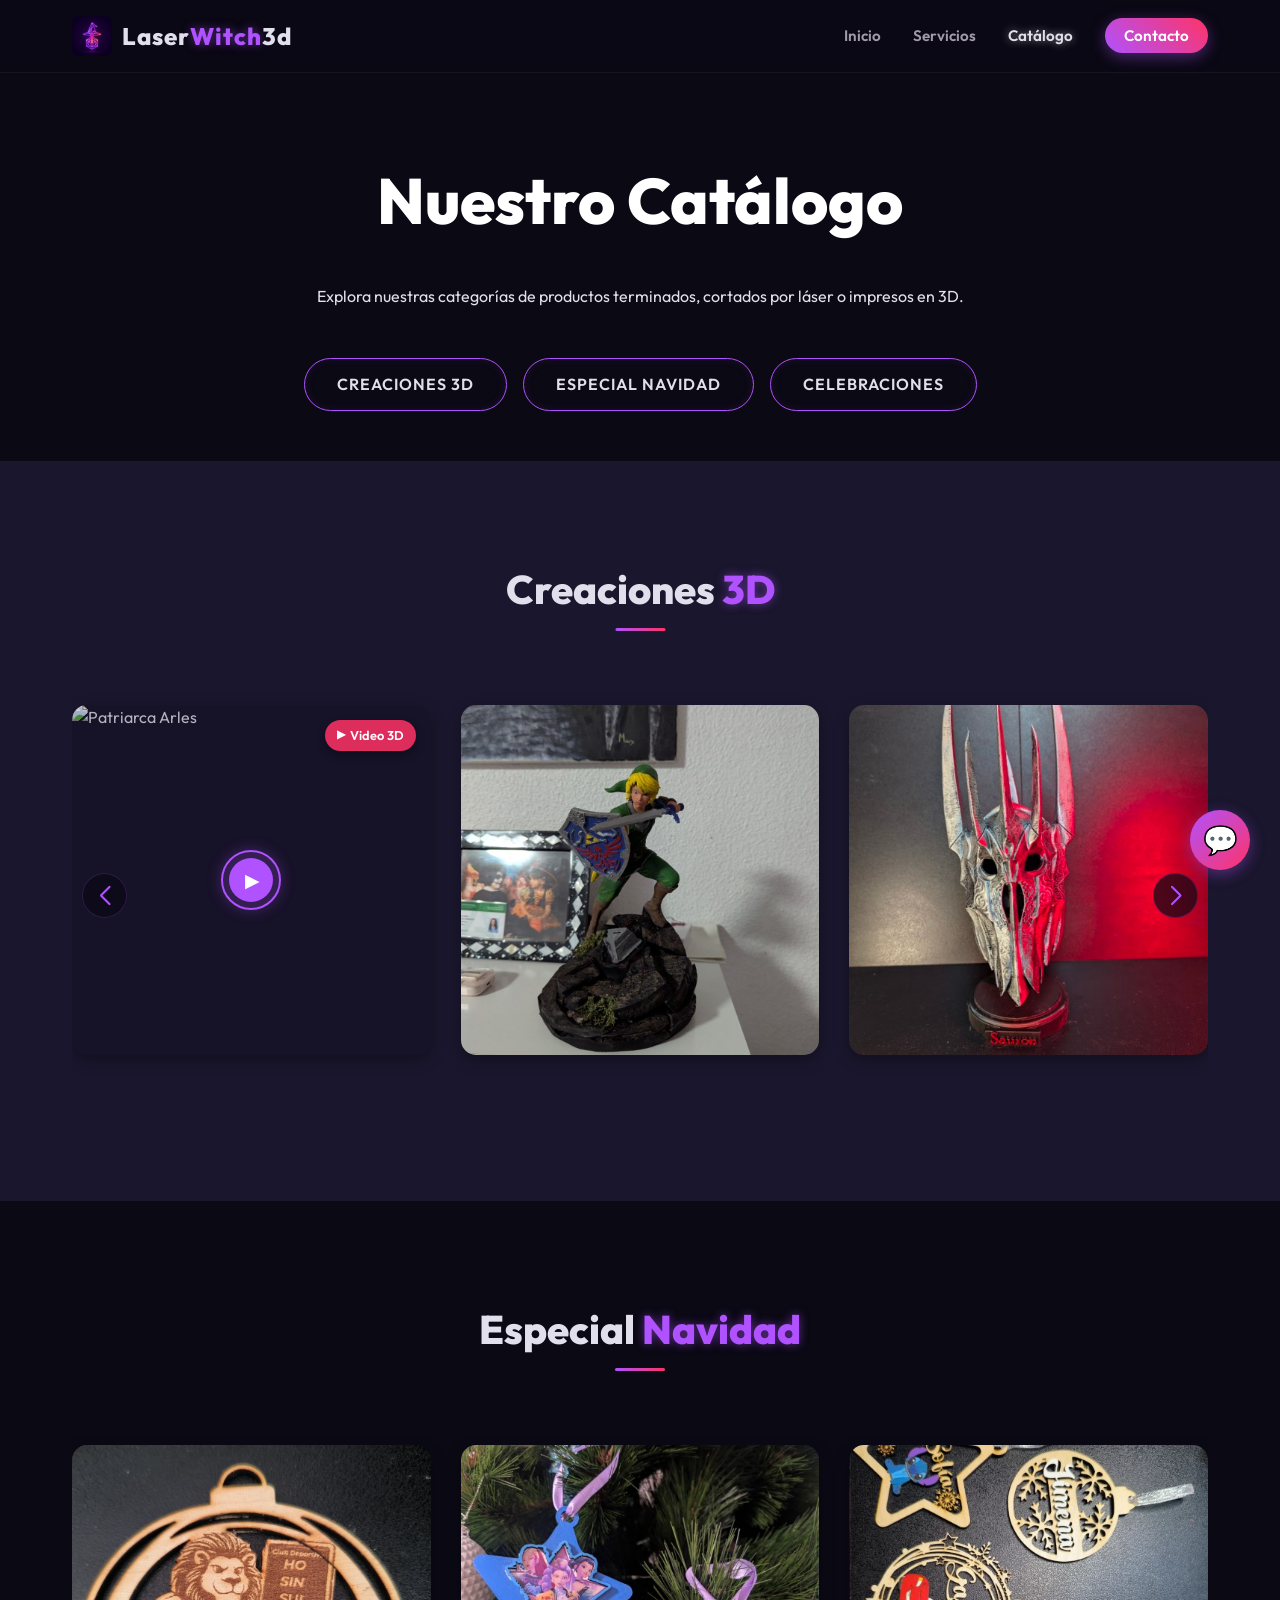
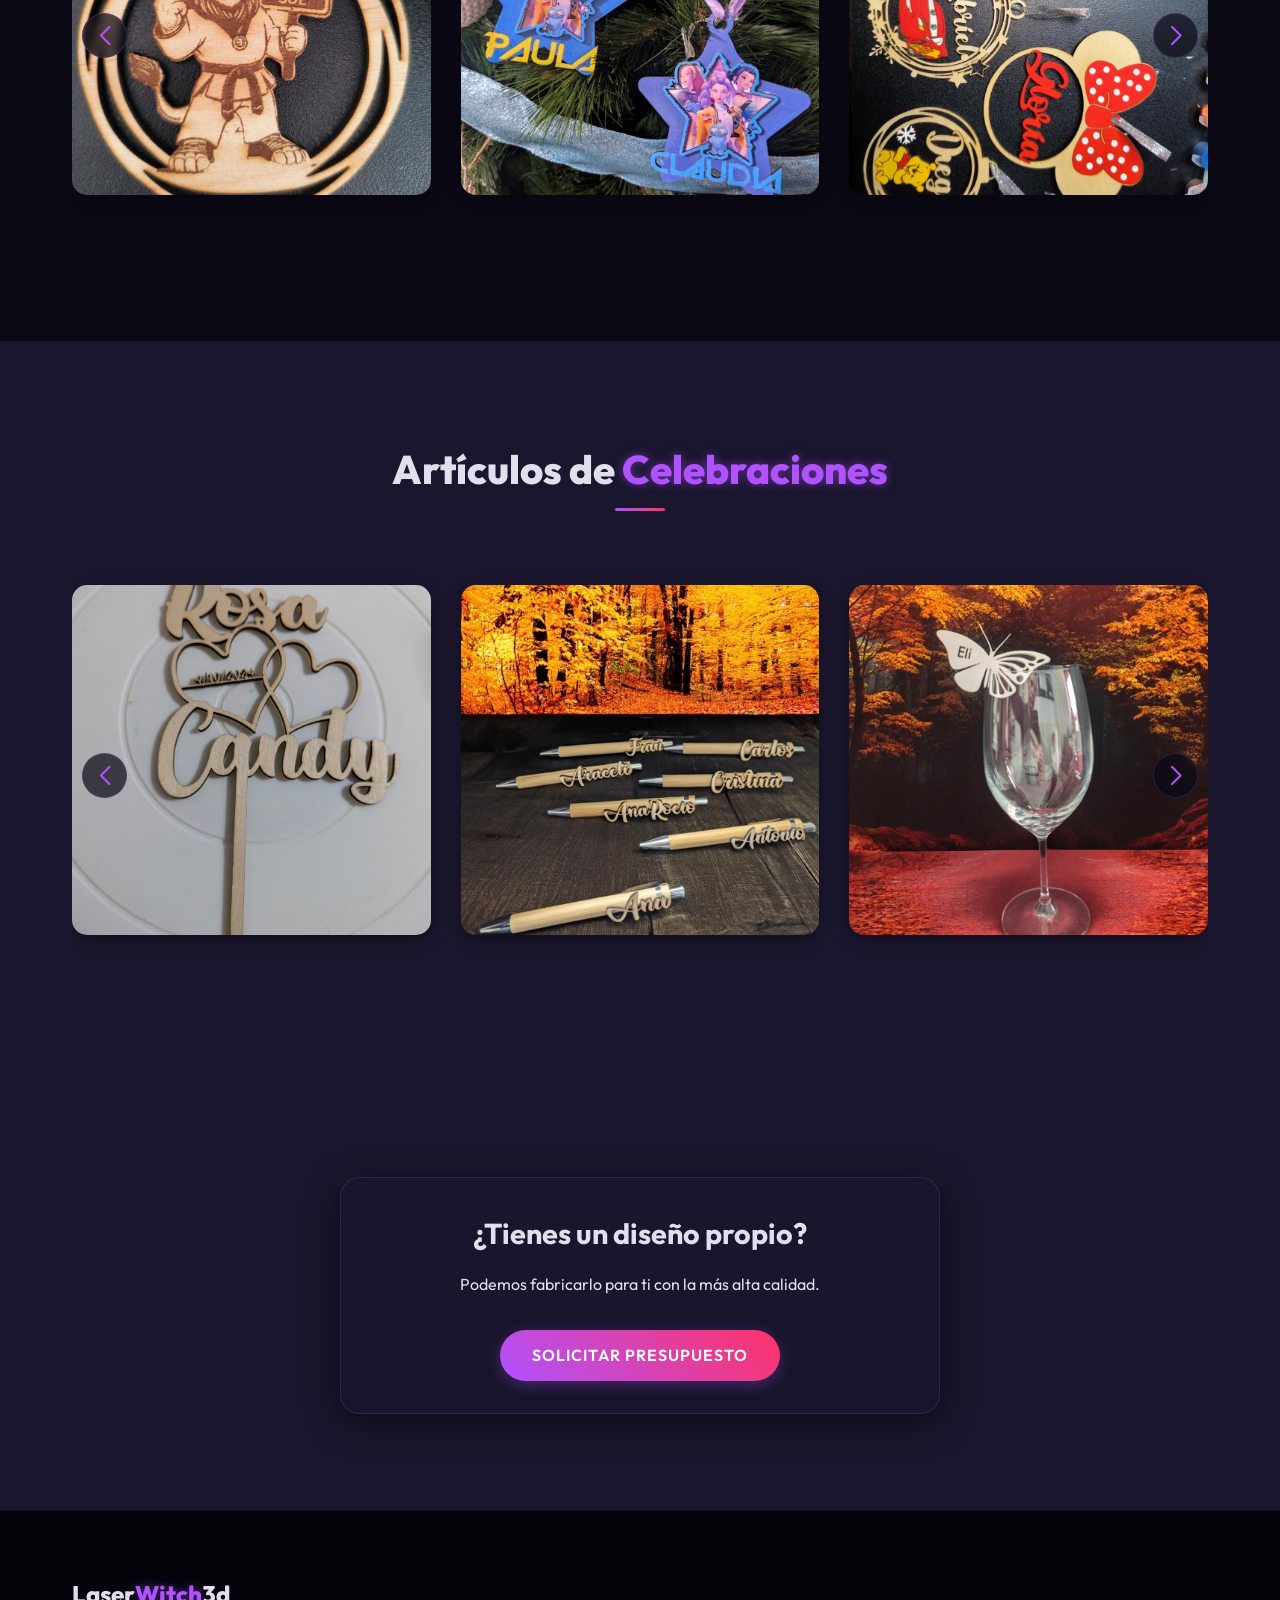
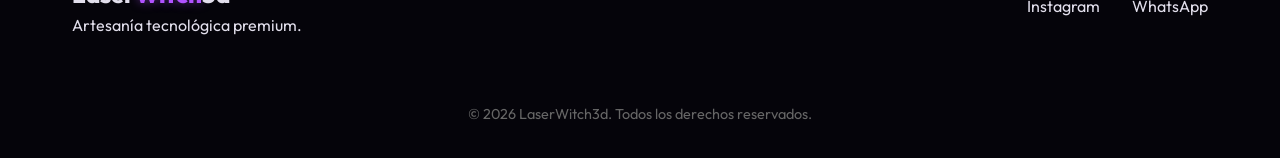
==== commit 05cb8e77: "Añadido video del Patriarca Arles al catálogo 3D con integración en lightbox" ====
--- a/catalogo.html
+++ b/catalogo.html
@@ -81,6 +81,21 @@
                 <div class="swiper product-swiper">
                     <div class="swiper-wrapper">
                         <!-- Slides -->
+                        <div class="swiper-slide product-card video-card" data-video-id="B8qsyKvky7Q">
+                            <img src="https://img.youtube.com/vi/B8qsyKvky7Q/maxresdefault.jpg" alt="Patriarca Arles" loading="lazy">
+                            <div class="video-badge">
+                                <span class="badge-icon">▶</span> Video 3D
+                            </div>
+                            <div class="video-play-overlay">
+                                <div class="play-button-outer">
+                                    <div class="play-button-inner">▶</div>
+                                </div>
+                            </div>
+                            <div class="product-info">
+                                <h3>Patriarca Arles</h3>
+                                <p>Impreso en 3D y pintado a mano</p>
+                            </div>
+                        </div>
                         <div class="swiper-slide product-card">
                             <img src="assets/images/pxl_20250106_172836538.jpg" alt="Pieza 3D Mecánica" loading="lazy">
                             <div class="product-info">
--- a/style.css
+++ b/style.css
@@ -470,6 +470,92 @@
     margin-bottom: var(--spacing-sm);
 }
 
+/* Video Card Overlays */
+.video-badge {
+    position: absolute;
+    top: 15px;
+    right: 15px;
+    background: rgba(255, 51, 102, 0.85); /* Accent secondary */
+    color: white;
+    padding: 5px 12px;
+    border-radius: 20px;
+    font-size: 0.8rem;
+    font-weight: 600;
+    backdrop-filter: blur(5px);
+    box-shadow: 0 4px 10px rgba(0, 0, 0, 0.3);
+    z-index: 5;
+    display: flex;
+    align-items: center;
+    gap: 5px;
+    transition: var(--transition-fast);
+}
+
+.video-card:hover .video-badge {
+    transform: scale(1.05);
+    background: var(--accent-secondary);
+    box-shadow: 0 0 15px var(--accent-secondary);
+}
+
+.badge-icon {
+    font-size: 0.7rem;
+}
+
+.video-play-overlay {
+    position: absolute;
+    top: 0;
+    left: 0;
+    width: 100%;
+    height: 100%;
+    display: flex;
+    align-items: center;
+    justify-content: center;
+    z-index: 4;
+    transition: var(--transition-mid);
+    background: rgba(11, 9, 20, 0.2);
+}
+
+.play-button-outer {
+    width: 60px;
+    height: 60px;
+    border-radius: 50%;
+    background: rgba(176, 82, 255, 0.2);
+    border: 2px solid var(--accent-primary);
+    display: flex;
+    align-items: center;
+    justify-content: center;
+    transition: var(--transition-mid);
+    box-shadow: 0 0 15px rgba(176, 82, 255, 0.3);
+}
+
+.play-button-inner {
+    width: 44px;
+    height: 44px;
+    border-radius: 50%;
+    background: var(--accent-primary);
+    color: white;
+    display: flex;
+    align-items: center;
+    justify-content: center;
+    font-size: 1.2rem;
+    padding-left: 3px;
+    transition: var(--transition-mid);
+}
+
+.video-card:hover .play-button-outer {
+    transform: scale(1.1);
+    background: rgba(255, 51, 102, 0.3);
+    border-color: var(--accent-secondary);
+    box-shadow: 0 0 25px rgba(255, 51, 102, 0.5);
+}
+
+.video-card:hover .play-button-inner {
+    background: var(--accent-secondary);
+}
+
+.video-card:hover .video-play-overlay {
+    background: rgba(11, 9, 20, 0.4);
+}
+
 /* Lightbox Styles */
 .lightbox {
     position: fixed;
@@ -477,7 +563,7 @@
     left: 0;
     width: 100%;
     height: 100%;
-    background: rgba(0, 0, 0, 0.9);
+    background: rgba(0, 0, 0, 0.95);
     z-index: 2000;
     display: none;
     align-items: center;
@@ -498,9 +584,27 @@
     box-shadow: 0 0 30px rgba(176, 82, 255, 0.4);
     transform: scale(0.95);
     transition: transform 0.3s ease;
+    display: none;
 }
 
 .lightbox.active .lightbox-img {
+    transform: scale(1);
+}
+
+.lightbox-video-container {
+    display: none;
+    width: 90%;
+    max-width: 420px;
+    aspect-ratio: 9/16;
+    border-radius: 12px;
+    overflow: hidden;
+    box-shadow: 0 0 30px rgba(176, 82, 255, 0.4);
+    border: 1px solid var(--glass-border);
+    transform: scale(0.95);
+    transition: transform 0.3s ease;
+}
+
+.lightbox.active .lightbox-video-container {
     transform: scale(1);
 }
 
@@ -512,6 +616,7 @@
     font-size: 3rem;
     cursor: pointer;
     transition: color 0.2s;
+    z-index: 2100;
 }
 
 .lightbox-close:hover {
